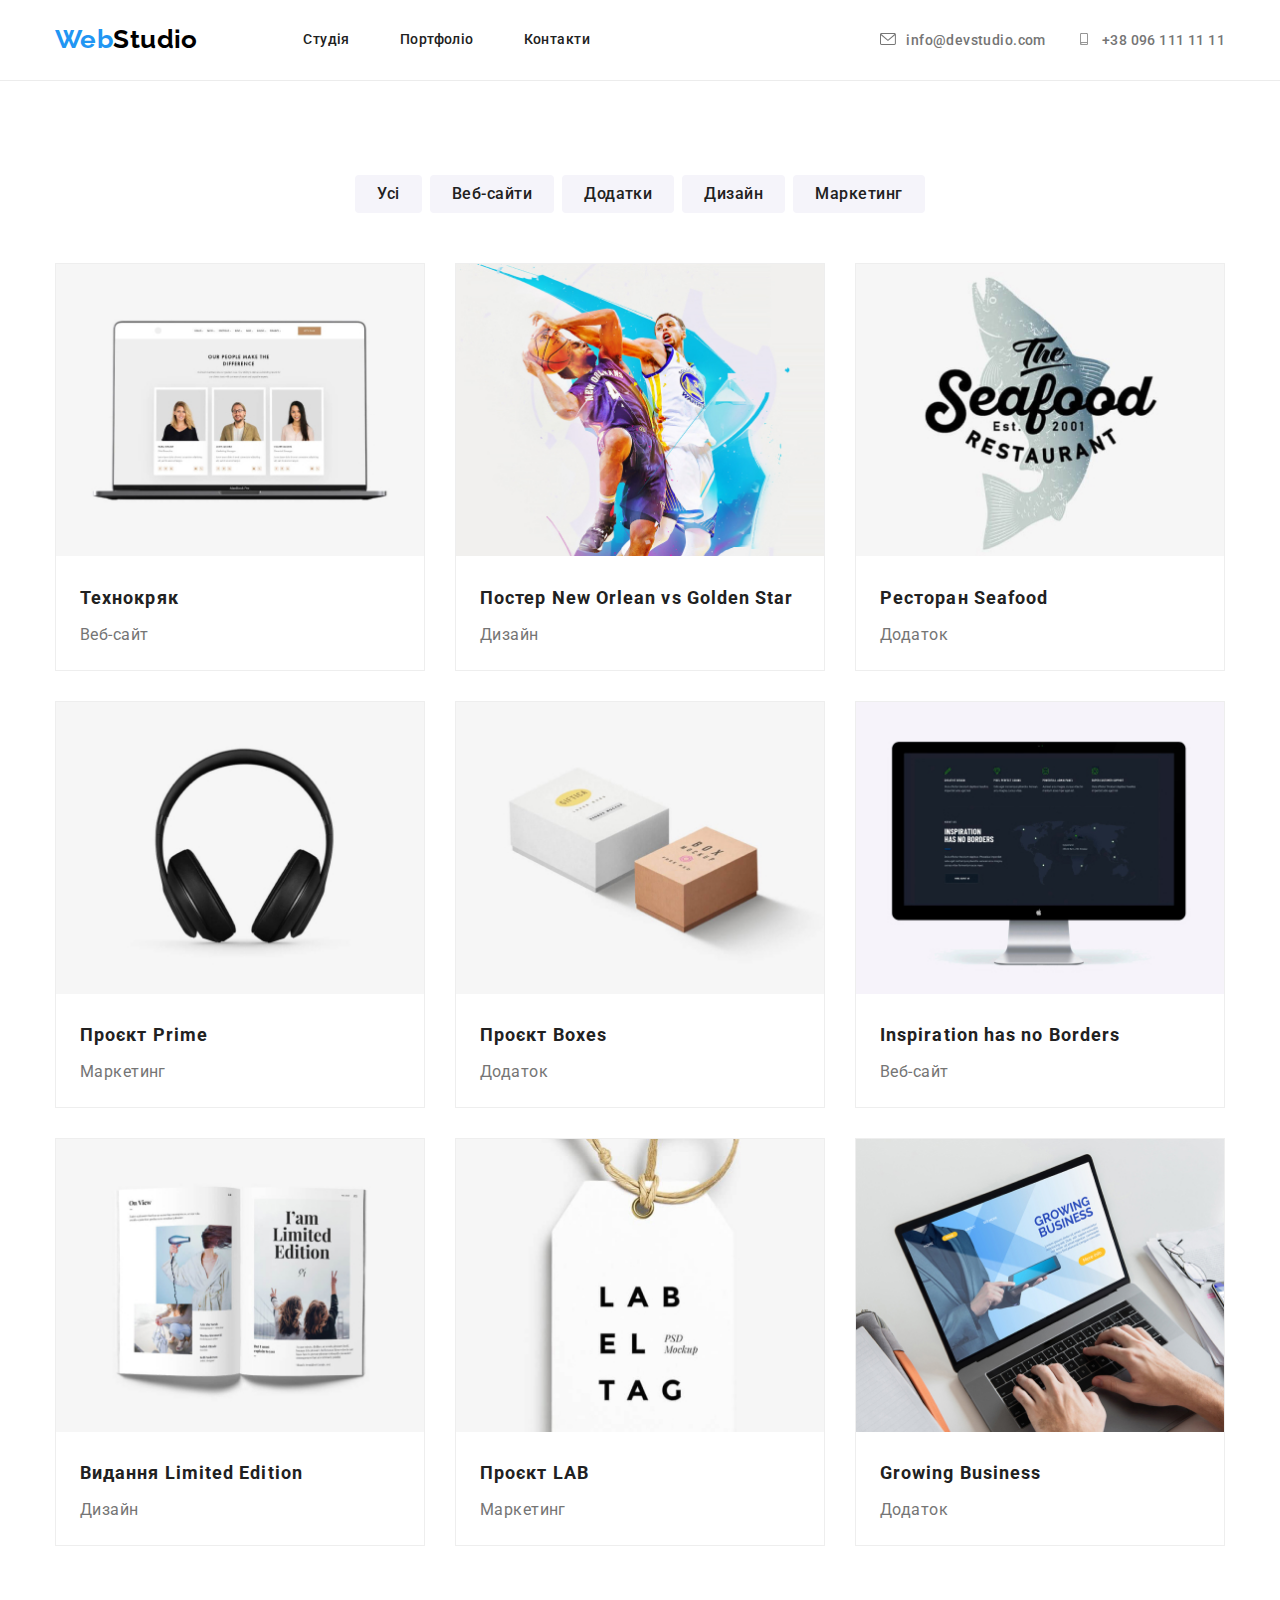
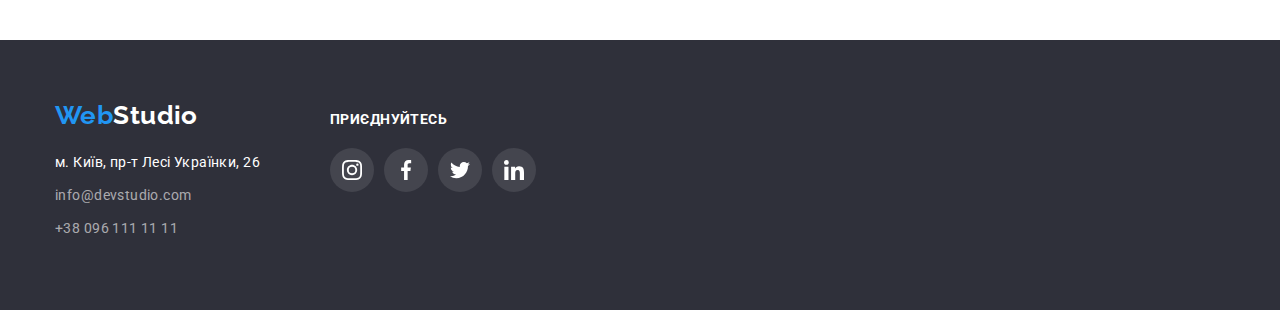
==== portfolio.html @ ed279f94 "create repo" ====
<!DOCTYPE html>
<html lang="uk">

<head>
    <meta charset="UTF-8" />
    <meta http-equiv="X-UA-Compatible" content="IE=edge" />
    <meta name="viewport" content="width=device-width, initial-scale=1.0" />
    <title>Portfolio</title>

    <link rel="preconnect" href="https://fonts.googleapis.com" />
    <link rel="preconnect" href="https://fonts.gstatic.com" crossorigin />
    <link href="https://fonts.googleapis.com/css2?family=Raleway:wght@700&family=Roboto:wght@400;500;700&display=swap"
        rel="stylesheet" />

    <link rel="stylesheet" href="node_modules/modern-normalize/modern-normalize.css" />
    <link rel="stylesheet" href="./css/styles.css" />
</head>

<body class="portfolio">
    <header>
        <div class="container">
            <div class="header-container">
                <div class="navigation">
                    <a href="./index.html" class="logo">Web<span>Studio</span></a>
                    <nav>
                        <ul class="menu-items">
                            <li class="item"><a href=./index.html class="item-link">Студія</a></li>
                            <li class="item"><a href=./portfolio.html class="item-link">Портфоліо</a></li>
                            <li class="item"><a href="#contacts" class="item-link">Контакти</a></li>
                        </ul>
                    </nav>
                </div>
                <ul class="menu-contacts-list">
                    <li class="menu-contacts-item">
                        <a href="mailto:info@devstudio.com">
                            <svg class="menu-contacts-icon" width="16" height="12">
                                <use href="./images/icons.svg#icon-envelope">
                                </use>
                            </svg>info@devstudio.com
                        </a>
                    </li>
                    <li class="menu-contacts-item">
                        <a href="tel:+380961111111">
                            <svg class="menu-contacts-icon" width="16" height="12">
                                <use href="./images/icons.svg#icon-smartphone">
                                </use>
                            </svg>+38 096 111 11 11
                        </a>
                    </li>
                </ul>
            </div>
        </div>
    </header>

    <main>
        <section class="section">
            <div class="container">
                <ul class="filters-list">
                    <li class="filter">
                        <button class="filter-btn" type="button">Усі</button>
                    </li>
                    <li class="filter">
                        <button class="filter-btn" type="button">Веб-сайти</button>
                    </li>
                    <li class="filter">
                        <button class="filter-btn" type="button">Додатки</button>
                    </li>
                    <li class="filter">
                        <button class="filter-btn" type="button">Дизайн</button>
                    </li>
                    <li class="filter">
                        <button class="filter-btn" type="button">Маркетинг</button>
                    </li>
                </ul>
                <ul class="projects">
                    <li class="project-card">
                        <img src="./images/project1.jpg" alt="зображення з сторінкою веб-сайту"
                            class="project-card-img" />
                        <div class="project-description">
                            <h3 class="project-card-name">Технокряк</h3>
                            <p class="project-card-filter">Веб-сайт</p>
                        </div>
                    </li>
                    <li class="project-card">
                        <img src="./images/project2.jpg" alt="зображення з грою в баскетбол" class="project-card-img" />
                        <div class="project-description">
                            <h3 class="project-card-name">Постер New Orlean vs Golden Star</h3>
                            <p class="project-card-filter">Дизайн</p>
                        </div>
                    </li>
                    <li class="project-card">
                        <img src="./images/project3.jpg" alt="зображення з логотипом ресторану"
                            class="project-card-img" />
                        <div class="project-description">
                            <h3 class="project-card-name">Ресторан Seafood</h3>
                            <p class="project-card-filter">Додаток</p>
                        </div>
                    </li>
                    <li class="project-card">
                        <img src="./images/project4.jpg" alt="зображення навушників" class="project-card-img" />
                        <div class="project-description">
                            <h3 class="project-card-name">Проєкт Prime</h3>
                            <p class="project-card-filter">Маркетинг</p>
                        </div>
                    </li>
                    <li class="project-card">
                        <img src="./images/project5.jpg" alt="зображення з коробками" class="project-card-img" />
                        <div class="project-description">
                            <h3 class="project-card-name">Проєкт Boxes</h3>
                            <p class="project-card-filter">Додаток</p>
                        </div>
                    </li>
                    <li class="project-card">
                        <img src="./images/project6.jpg" alt="зображення з сторінкою веб-сайту"
                            class="project-card-img" />
                        <div class="project-description">
                            <h3 class="project-card-name">Inspiration has no Borders</h3>
                            <p class="project-card-filter">Веб-сайт</p>
                        </div>
                    </li>
                    <li class="project-card">
                        <img src="./images/project7.jpg" alt="зображення журналу" class="project-card-img" />
                        <div class="project-description">
                            <h3 class="project-card-name">Видання Limited Edition</h3>
                            <p class="project-card-filter">Дизайн</p>
                        </div>
                    </li>
                    <li class="project-card">
                        <img src="./images/project8.jpg" alt="зображення з рекламою дизайн проєкту"
                            class="project-card-img" />
                        <div class="project-description">
                            <h3 class="project-card-name">Проєкт LAB</h3>
                            <p class="project-card-filter">Маркетинг</p>
                        </div>
                    </li>
                    <li class="project-card">
                        <img src="./images/project9.jpg" alt="зображення ноутбуку з процессом розробки"
                            class="project-card-img" />
                        <div class="project-description">
                            <h3 class="project-card-name">Growing Business</h3>
                            <p class="project-card-filter">Додаток</p>
                        </div>
                    </li>
                </ul>
            </div>
        </section>
    </main>

    <footer id="contacts">
        <div class="container">
            <div class="footer-columns">
                <div class="footer-address">
                    <a href="./index.html" class="logo">Web<span>Studio</span></a>
                    <address>
                        <ul class="address-list">
                            <li class="location">м. Київ, пр-т Лесі Українки, 26</li>
                            <li class="cont">info@devstudio.com</li>
                            <li class="cont">+38 096 111 11 11</li>
                        </ul>
                    </address>
                </div>
                <div class="footer-social">
                    <h3 class="social-title">приєднуйтесь</h3>
                    <ul class="social-list">
                        <li class="social-item"><a href="" class="social-link">
                                <svg class="social-icon" width="20" height="20">
                                    <use href="./images/icons.svg#icon-instagram">
                                    </use>
                                </svg></a>
                        </li>
                        <li class="social-item"><a href="" class="social-link">
                                <svg class="social-icon" width="20" height="20">
                                    <use href="./images/icons.svg#icon-facebook">
                                    </use>
                                </svg></a>
                        </li>
                        <li class="social-item"><a href="" class="social-link">
                                <svg class="social-icon" width="20" height="20">
                                    <use href="./images/icons.svg#icon-twitter">
                                    </use>
                                </svg></a>
                        </li>
                        <li class="social-item"><a href="" class="social-link">
                                <svg class="social-icon" width="20" height="20">
                                    <use href="./images/icons.svg#icon-linkedin">
                                    </use>
                                </svg></a>
                        </li>
                    </ul>
                </div>
            </div>
        </div>
    </footer>
</body>

</html>
---- css/styles.css ----
* {
    box-sizing: border-box;
    margin: 0;
    padding: 0;
}



:root {
    --accent-color: #2196F3;
    --primary-color: #212121;
    --white-color: #fff;
    --secondary-color: #757575;
    --secondary-font: 'Raleway', normal;

}

ul {
    list-style-type: none;

}

a {
    text-decoration: none;
}

address {
    font-style: normal;
}

body {
    font-family: 'Roboto', sans-serif;
    font-size: 14px;
    letter-spacing: 0.03em;
}

header {
    background: var(--white-color);
    border-bottom: 1px solid #ECECEC;
    padding-top: 24px;
    padding-bottom: 25px;
}

header .logo, footer .logo {
    color: var(--accent-color);
    font-weight: 700;
    font-size: 26px;
    line-height: 31px;
    font-family: var(--secondary-font);
}

header .logo span {
    color: #000;
}


.navigation {
    display: flex;
    align-items: center;
    justify-content: space-between;
    width: 50%;
}

.container {
    max-width: 1200px;
    padding: 0px 15px;
    margin: 0 auto;
}

.section {
    padding: 94px 0;
}

.menu-items {
    display: flex;
    align-items: center;
    justify-content: space-between;

}

.menu-contacts-list {
    display: flex;
    align-items: center;
    justify-content: flex-end;
    font-weight: 500;
    line-height: 16px;
    color: var(--secondary-color);
    width: 50%;
}

.item-link {
    margin-right: 50px;
}

.item-link {
    color: var(--primary-color);
    font-weight: 500;
    line-height: 1.14;
}


.item-link:hover,
.item-link:focus,
.item-link:active {
    color: var(--accent-color);
    
}

.item-link.current {
    color: var(--accent-color);
}

.menu-contacts-item {
    color: var(--secondary-color);
    margin-right: 30px;
}

.menu-contacts-item  a {
    color: var(--secondary-color);
}

.menu-contacts-item:hover a,
/* .menu-contacts-item:target a, */
.menu-contacts-item:focus-within a {
    color: var(--accent-color);
}

.menu-contacts-item:hover a .menu-contacts-icon {
    fill: var(--accent-color);
}
.menu-contacts-item:focus-within a .menu-contacts-icon {
    fill: var(--accent-color);
    
}

.menu-contacts-item:last-of-type {
    margin-right: 0;
}

.menu-contacts-icon {
    margin-right: 10px;
    fill: var(--secondary-color);
}

.order {
    padding: 200px 0;
}

.overlay {
    background: linear-gradient(to right,
            rgba(47, 48, 58, 40%),
            rgba(47, 48, 58, 40%)),
        url(../images/orderoverlay.jpg) no-repeat center/cover;
}

.webstudio-title {
    color: var(--white-color);
    text-transform: uppercase;
    font-weight: 900;
    font-size: 44px;
    line-height: 1.36;
    letter-spacing: 0.06em;
}

.order-btn {
    font-family: 'Roboto';
    font-style: normal;
    background-color: var(--accent-color);
    border: none;
    box-shadow: 0px 4px 4px rgba(0, 0, 0, 0.15);
    border-radius: 4px;
    font-weight: 700;
    font-size: 16px;
    line-height: 1.88;
    letter-spacing: 0.06em;
    color: var(--white-color);
    margin-top: 30px;
    padding: 10px 32px 10px 32px;
}

.order-btn:hover {
    color: var(--white-color);
    background-color: #188ce8;
    box-shadow: 0px 4px 4px rgba(0, 0, 0, 0.15);
    border-radius: 4px;
}
.order-btn:focus {
    color: var(--white-color);
    background-color: #188ce8;
    box-shadow: 0px 4px 4px rgba(0, 0, 0, 0.15);
    border-radius: 4px;
    
}

.features {
    padding-bottom: 0;
}

.features-list {
    display: flex;
}

.features-list-item {
    margin-right: 30px;
}

.features-list-item:last-of-type {
    margin-right: 0
}

.features-list-title {
    font-size: 14px;
    color: var(--primary-color);
    font-weight: 700;
    line-height: 1.14;
    text-transform: uppercase;
    width: 270px;
    display: flex;
    margin-bottom: 10px;
    margin-top: 30px;
}

.features-list-descr {
    line-height: 1.71;
    color: var(--secondary-color);
    width: 270px;
}

.about {
    display: flex;
    flex-direction: column;
    align-items: center;
}

.studio-title {
    font-weight: 700;
    font-size: 36px;
    line-height: 1.17;
    display: flex;
    align-items: center;

}

.studio-imgs {
    margin-top: 50px;
    display: flex;
    align-items: center;
    justify-content: space-between;
    width: 1170px;
}

.team {
    background: #F5F4FA;
}

.team, .order {
    text-align: center;
}

.team-container {
    display: flex;
    justify-content: space-between;
    align-items: center;
    margin-top: 50px;
}

.team-card {
    background: var(--white-color);
    box-shadow: 0px 1px 3px rgba(0, 0, 0, 0.12),
        0px 1px 1px rgba(0, 0, 0, 0.14),
        0px 2px 1px rgba(0, 0, 0, 0.2);
    border-radius: 0px 0px 4px 4px;
    border: transparent solid 1px;
    padding-bottom: 30px;
}

.team-title {
    font-weight: 700;
    font-size: 36px;
    line-height: 1.17;
}

.team-card-name {
    margin-top: 30px;
    margin-bottom: 10px;
    font-weight: 500;
    font-size: 16px;
    line-height: 1.19;
    color: var(--primary-color);
    text-align: center;
}

.team-card-position {
    font-size: 16px;
    line-height: 1.19;
    text-align: center;
    color: var(--secondary-color);
}

.social-list {
    display: flex;
    justify-content: center;
    gap: 10px;
    margin-top: 16px;
}

.social-link {
    width: 44px;
    height: 44px;
    display: flex;
    align-items: center;
    justify-content: center;
    background-color: var(--white-color);
    border-radius: 50%;
}

.social-icon {
    fill: #AFB1B8;
}

.social-link:hover {
    background-color: var(--accent-color);
}
.social-link:focus {
    background-color: var(--accent-color);
    
}

.social-link:hover .social-icon {
    fill: var(--white-color)
}
.social-link:focus .social-icon {
    fill: var(--white-color);
    
}


footer .social-list {
    display: flex;
    gap: 10px;
    margin-top: 16px;
}

footer .social-link {
    width: 44px;
    height: 44px;
    display: flex;
    align-items: center;
    background-color: rgba(255, 255, 255, 0.1);
    border-radius: 50%;
}

footer .social-icon {
    fill: var(--white-color);
    
}

footer {
    background-color: #2F303A;
    padding: 60px 0;
}

.footer-columns {
    display: flex;
    align-items: baseline;
    margin: 0;
    padding: 0;
    
}

.social-title {
    font-size: 14px;
    color: var(--white-color);
    font-weight: 700;
    line-height: 1.14;
    text-transform: uppercase;
    display: flex;
    align-items: center;
    margin-bottom: 20px;
}

.footer-social {
    margin-left: 70px;
    width: 206px;
    
}


footer .logo {
    margin-bottom: 20px;
    display: block;
}

footer .logo span {
    color: var(--white-color);
}

.footer-address {
    display: block;
}



.address-list li {
    margin-bottom: 9px;
}

.location {
    line-height: 1.71;
    color: var(--white-color);
}




.cont {
    color: rgba(255, 255, 255, 0.6);
    line-height: 1.71;
}


.filters-list {
    display: flex;
    justify-content: center;
    margin-bottom: 50px;
}

.filter-btn {
    font-family: 'Roboto';
    font-style: normal;
    border: none;
    background-color: #F5F4FA;
    color: var(--primary-color);
    border-radius: 4px;
    font-weight: 500;
    font-size: 16px;
    line-height: 1.63;
    letter-spacing: 0.03em;
    padding: 6px 22px;

}

.filter {
    margin-right: 8px;
}

.filter:last-of-type {
    margin-right: 0;
}

.filter-btn:hover {
    cursor: pointer;
    background-color: var(--accent-color);
    color: var(--white-color);
    box-shadow: 0px 3px 1px rgba(0, 0, 0, 0.1), 
                0px 1px 2px rgba(0, 0, 0, 0.08), 
                0px 2px 2px rgba(0, 0, 0, 0.12);
}
.filter-btn:focus {
    cursor: pointer;
    background-color: var(--accent-color);
    color: var(--white-color);
    box-shadow: 0px 3px 1px rgba(0, 0, 0, 0.1), 
                0px 1px 2px rgba(0, 0, 0, 0.08), 
                0px 2px 2px rgba(0, 0, 0, 0.12);
    
}

.projects {
    display: flex;
    flex-wrap: wrap;
    gap: 30px;
}

.project-card {
    width: 370px;
    background: #FFFFFF;
    border: 1px solid #EEEEEE;
}

.project-card:hover {
    box-shadow: 0px 1px 1px rgba(0, 0, 0, 0.12), 
                0px 4px 4px rgba(0, 0, 0, 0.06), 
                1px 4px 6px rgba(0, 0, 0, 0.16);
}
.project-card:focus {
    box-shadow: 0px 1px 1px rgba(0, 0, 0, 0.12), 
                0px 4px 4px rgba(0, 0, 0, 0.06), 
                1px 4px 6px rgba(0, 0, 0, 0.16);
    
}

.project-card img {
    width: 100%;
}

.project-description {
    padding: 20px 24px;
}

.project-card-name {
    font-weight: 700;
    font-size: 18px;
    line-height: 2;
    letter-spacing: 0.06em;
    color: var(--primary-color);
    margin-bottom: 4px;
}

.project-card-filter {
    font-size: 16px;
    line-height: 1.88;
    letter-spacing: 0, 03em;
    color: var(--secondary-color);

}

.header-container {
    display: flex;
    align-items: center;
}

.clients-title {
    font-weight: 700;
    font-size: 36px;
    line-height: 1.17;
    text-align: center;
}

.clients-list {
    display: flex;
    gap: 30px;
    margin-top: 50px;
}

.clients-item {
    width: calc((100-60px) / 3);
}

.clients-link {
    width: 170px;
    height: 92px;
    display: flex;
    align-items: center;
    justify-content: center;
    border: 1px solid #AFB1B8;
    border-radius: 4px;
}

.clients-icon {
    fill: #AFB1B8;
}

.clients-link:hover {
    background-color: var(--white-color);
    border: 1px solid var(--accent-color);
    border-radius: 4px;
}
.clients-link:focus {
    background-color: var(--white-color);
    border: 1px solid var(--accent-color);
    border-radius: 4px;
    
}


.clients-link:focus .clients-icon {
    fill: var(--accent-color);
    
}

.clients-link:hover .clients-icon {
    fill: var(--accent-color);
}

.features-list-icon {
    width: 270px;
    height: 120px;
    display: flex;
    align-items: center;
    justify-content: center;
    border-radius: 4px;
    background-color: #F5F4FA;
}
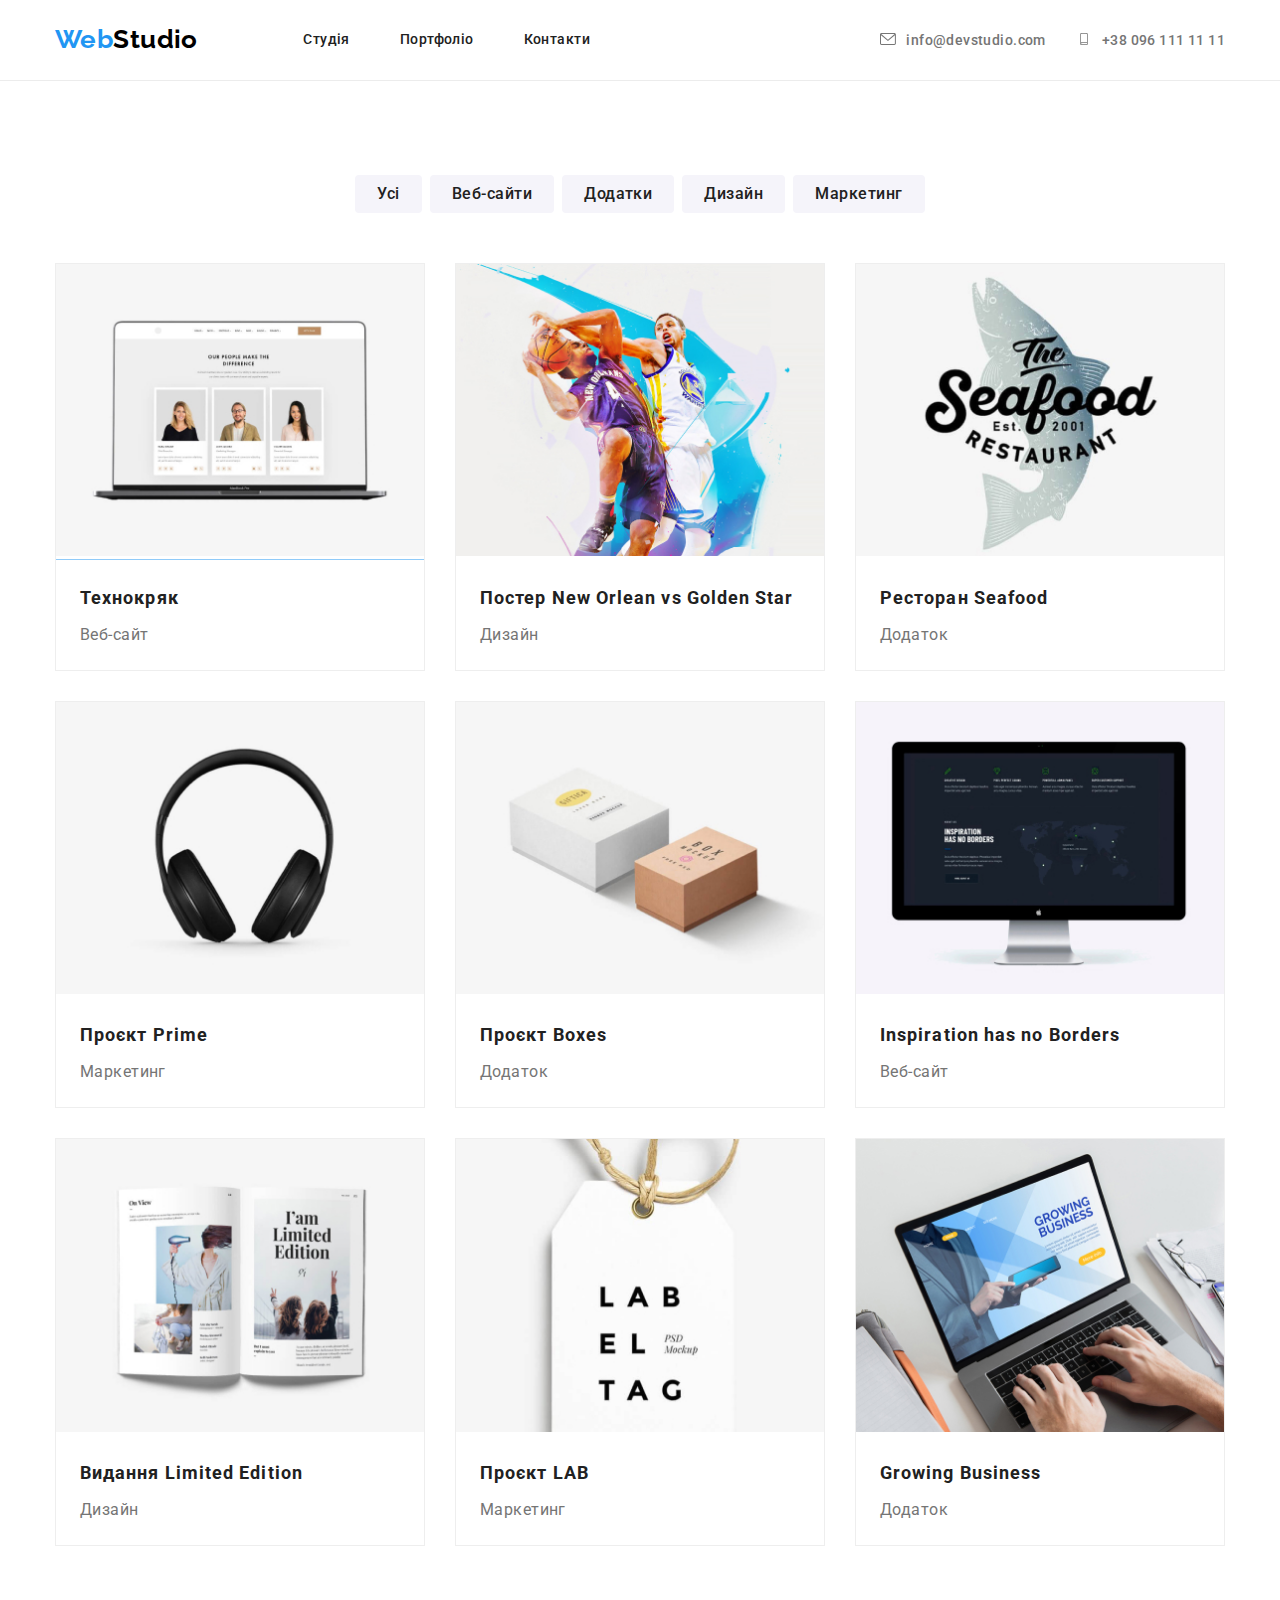
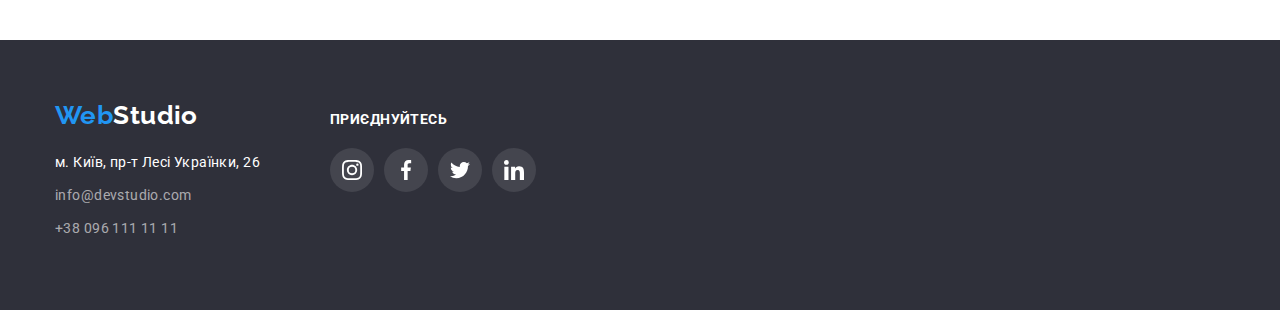
==== commit acac777a: "add modal" ====
--- a/portfolio.html
+++ b/portfolio.html
@@ -74,8 +74,15 @@
                 </ul>
                 <ul class="projects">
                     <li class="project-card">
-                        <img src="./images/project1.jpg" alt="зображення з сторінкою веб-сайту"
-                            class="project-card-img" />
+                        <div class="card-overlay">
+                            <img src="./images/project1.jpg" alt="зображення з сторінкою веб-сайту"
+                                class="project-card-img" />
+                            <div class="project-overlay">
+                                <p class="project-overlay-description">Ресурс пропонує комплексні пропозиції з різним
+                                    рівнем функціоналу та сервісів. Все це дозволить відвідувачу отримати вичерпні
+                                    відомості про компанію чи приватну особу.</p>
+                            </div>
+                        </div>
                         <div class="project-description">
                             <h3 class="project-card-name">Технокряк</h3>
                             <p class="project-card-filter">Веб-сайт</p>
--- a/css/styles.css
+++ b/css/styles.css
@@ -476,12 +476,43 @@
     width: 370px;
     background: #FFFFFF;
     border: 1px solid #EEEEEE;
+    transition: box-shadow 250ms cubic-bezier(0.4, 0, 0.2, 1);
+    
+}
+
+.card-overlay {
+    position: relative;
+    overflow: hidden;
+}
+
+.project-overlay {
+    position: absolute;
+    display: inline-block;
+    content: '';
+    width: 100%;
+    height: 100%;
+    top: 0;
+    left: 0;
+    background-color: var(--accent-color);
+    transform: translateY(100%);
+    transition: transform 250ms cubic-bezier(0.4, 0, 0.2, 1);
+}
+
+.project-overlay-description {
+    position: absolute;
+    top: 0;
+    left: 0;
+    padding: 63px 24px;
+    font-size: 18px;
+    line-height: 1.56;
+    color: var(--white-color);
 }
 
 .project-card:hover {
     box-shadow: 0px 1px 1px rgba(0, 0, 0, 0.12), 
                 0px 4px 4px rgba(0, 0, 0, 0.06), 
                 1px 4px 6px rgba(0, 0, 0, 0.16);
+                
 }
 .project-card:focus {
     box-shadow: 0px 1px 1px rgba(0, 0, 0, 0.12), 
@@ -582,3 +613,55 @@
     border-radius: 4px;
     background-color: #F5F4FA;
 }
+
+.backdrop {
+    position: fixed;
+    display: flex;
+    align-items: center;
+    justify-content: center;
+    width: 100vw;
+    height: 100vh;
+    background-color: rgba(0, 0, 0, 0.2);
+    top: 0;
+    transition: opacity 250ms cubic-bezier(0.4, 0, 0.2, 1), 
+                visibility 250ms cubic-bezier(0.4, 0, 0.2, 1);
+}
+  
+.backdrop.is-hidden {
+    opacity: 0;
+    visibility: hidden;
+    pointer-events: none;
+}
+  
+.backdrop.is-hidden .modal {
+    transform: scale(2);
+}
+  
+.modal {
+    width: 528px;
+    min-height: 581px;
+    border-radius: 4px;
+    background-color: var(--white-color);
+    position: relative;
+    transform: scale(1);
+    transition: transform 250ms cubic-bezier(0.4, 0, 0.2, 1);
+} 
+
+.close-btn {
+    position: absolute;
+    display: flex;
+    align-items: center;
+    justify-content: center;
+    right: 8px;
+    top: 8px;
+    background-color: transparent;
+    border-radius: 50%;
+    width: 30px;
+    height: 30px;
+    border: 1px solid #000000;
+}
+
+.close-btn:hover {
+    fill: rgb(255, 0, 0);
+}
+
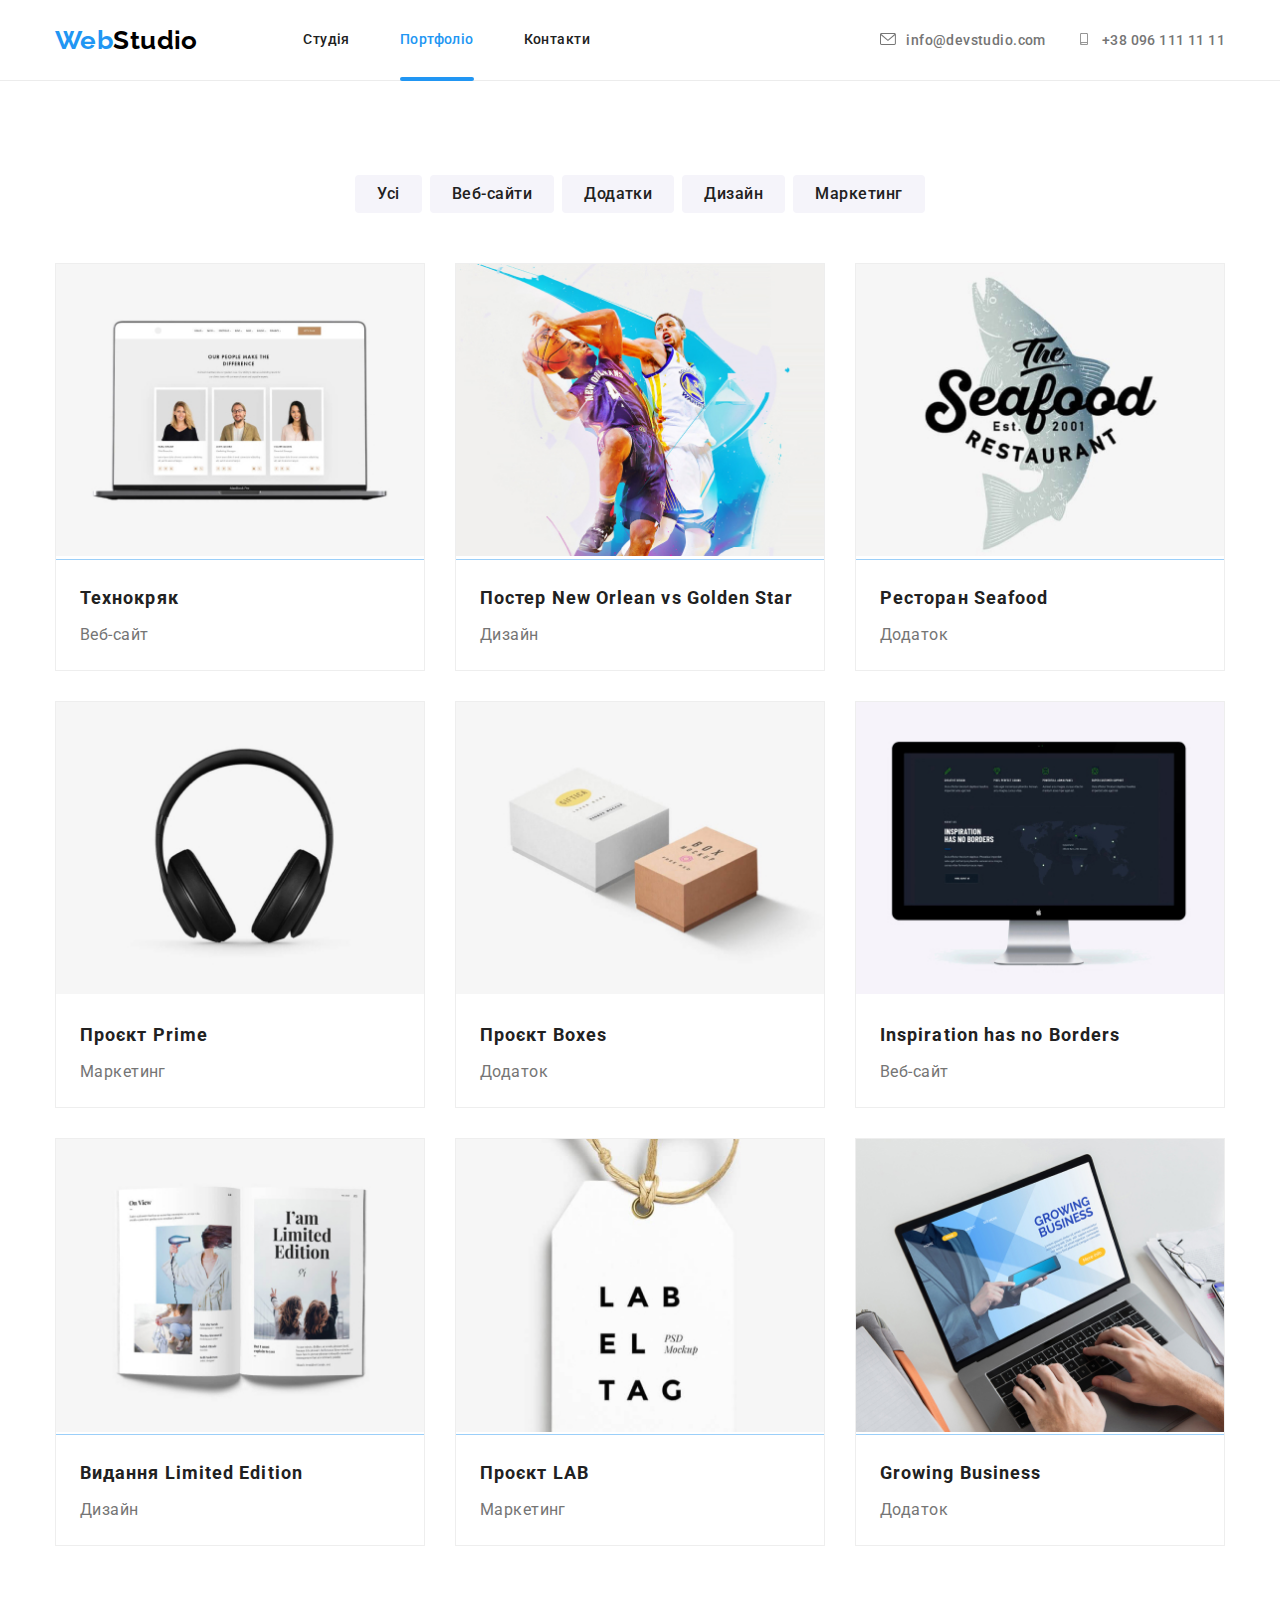
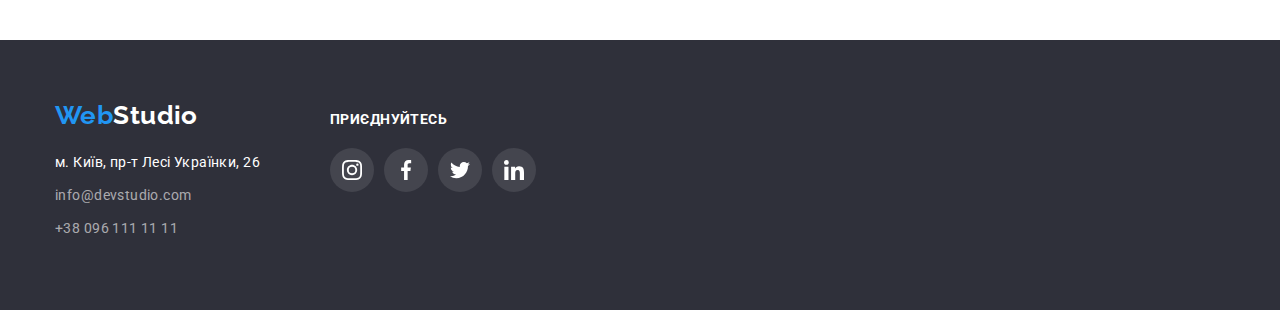
==== commit 4c3fcca3: "finish hw5" ====
--- a/portfolio.html
+++ b/portfolio.html
@@ -24,9 +24,9 @@
                     <a href="./index.html" class="logo">Web<span>Studio</span></a>
                     <nav>
                         <ul class="menu-items">
-                            <li class="item"><a href=./index.html class="item-link">Студія</a></li>
-                            <li class="item"><a href=./portfolio.html class="item-link">Портфоліо</a></li>
-                            <li class="item"><a href="#contacts" class="item-link">Контакти</a></li>
+                            <li class="item"><a href=./index.html>Студія</a></li>
+                            <li class="item"><a href=./portfolio.html class="current">Портфоліо</a></li>
+                            <li class="item"><a href=./index.html#team>Контакти</a></li>
                         </ul>
                     </nav>
                 </div>
@@ -89,60 +89,125 @@
                         </div>
                     </li>
                     <li class="project-card">
-                        <img src="./images/project2.jpg" alt="зображення з грою в баскетбол" class="project-card-img" />
+                        <div class="card-overlay">
+                            <img src="./images/project2.jpg" alt="зображення з грою в баскетбол"
+                                class="project-card-img" />
+                            <div class="project-overlay">
+                                <p class="project-overlay-description">Ресурс пропонує комплексні пропозиції з різним
+                                    рівнем функціоналу та сервісів. Все це дозволить відвідувачу отримати вичерпні
+                                    відомості про компанію чи приватну особу.</p>
+                            </div>
+                        </div>
+
                         <div class="project-description">
                             <h3 class="project-card-name">Постер New Orlean vs Golden Star</h3>
                             <p class="project-card-filter">Дизайн</p>
                         </div>
                     </li>
                     <li class="project-card">
-                        <img src="./images/project3.jpg" alt="зображення з логотипом ресторану"
-                            class="project-card-img" />
+                        <div class="card-overlay">
+                            <img src="./images/project3.jpg" alt="зображення з логотипом ресторану"
+                                class="project-card-img" />
+                            <div class="project-overlay">
+                                <p class="project-overlay-description">Ресурс пропонує комплексні пропозиції з різним
+                                    рівнем функціоналу та сервісів. Все це дозволить відвідувачу отримати вичерпні
+                                    відомості про компанію чи приватну особу.</p>
+                            </div>
+                        </div>
+
                         <div class="project-description">
                             <h3 class="project-card-name">Ресторан Seafood</h3>
                             <p class="project-card-filter">Додаток</p>
                         </div>
                     </li>
                     <li class="project-card">
-                        <img src="./images/project4.jpg" alt="зображення навушників" class="project-card-img" />
+                        <div class="card-overlay">
+                            <img src="./images/project4.jpg" alt="зображення навушників" class="project-card-img" />
+                            <div class="project-overlay">
+                                <p class="project-overlay-description">Ресурс пропонує комплексні пропозиції з різним
+                                    рівнем функціоналу та сервісів. Все це дозволить відвідувачу отримати вичерпні
+                                    відомості про компанію чи приватну особу.</p>
+                            </div>
+                        </div>
+
                         <div class="project-description">
                             <h3 class="project-card-name">Проєкт Prime</h3>
                             <p class="project-card-filter">Маркетинг</p>
                         </div>
                     </li>
                     <li class="project-card">
-                        <img src="./images/project5.jpg" alt="зображення з коробками" class="project-card-img" />
+                        <div class="card-overlay">
+                            <img src="./images/project5.jpg" alt="зображення з коробками" class="project-card-img" />
+                            <div class="project-overlay">
+                                <p class="project-overlay-description">Ресурс пропонує комплексні пропозиції з різним
+                                    рівнем функціоналу та сервісів. Все це дозволить відвідувачу отримати вичерпні
+                                    відомості про компанію чи приватну особу.</p>
+                            </div>
+                        </div>
+
                         <div class="project-description">
                             <h3 class="project-card-name">Проєкт Boxes</h3>
                             <p class="project-card-filter">Додаток</p>
                         </div>
                     </li>
                     <li class="project-card">
-                        <img src="./images/project6.jpg" alt="зображення з сторінкою веб-сайту"
-                            class="project-card-img" />
+                        <div class="card-overlay">
+                            <img src="./images/project6.jpg" alt="зображення з сторінкою веб-сайту"
+                                class="project-card-img" />
+                            <div class="project-overlay">
+                                <p class="project-overlay-description">Ресурс пропонує комплексні пропозиції з різним
+                                    рівнем функціоналу та сервісів. Все це дозволить відвідувачу отримати вичерпні
+                                    відомості про компанію чи приватну особу.</p>
+                            </div>
+                        </div>
+
                         <div class="project-description">
                             <h3 class="project-card-name">Inspiration has no Borders</h3>
                             <p class="project-card-filter">Веб-сайт</p>
                         </div>
                     </li>
                     <li class="project-card">
-                        <img src="./images/project7.jpg" alt="зображення журналу" class="project-card-img" />
+                        <div class="card-overlay">
+                            <img src="./images/project7.jpg" alt="зображення журналу" class="project-card-img" />
+                            <div class="project-overlay">
+                                <p class="project-overlay-description">Ресурс пропонує комплексні пропозиції з різним
+                                    рівнем функціоналу та сервісів. Все це дозволить відвідувачу отримати вичерпні
+                                    відомості про компанію чи приватну особу.</p>
+                            </div>
+                        </div>
+
                         <div class="project-description">
                             <h3 class="project-card-name">Видання Limited Edition</h3>
                             <p class="project-card-filter">Дизайн</p>
                         </div>
                     </li>
                     <li class="project-card">
-                        <img src="./images/project8.jpg" alt="зображення з рекламою дизайн проєкту"
-                            class="project-card-img" />
+                        <div class="card-overlay">
+                            <img src="./images/project8.jpg" alt="зображення з рекламою дизайн проєкту"
+                                class="project-card-img" />
+                            <div class="project-overlay">
+                                <p class="project-overlay-description">Ресурс пропонує комплексні пропозиції з різним
+                                    рівнем функціоналу та сервісів. Все це дозволить відвідувачу отримати вичерпні
+                                    відомості про компанію чи приватну особу.</p>
+                            </div>
+                        </div>
+
                         <div class="project-description">
                             <h3 class="project-card-name">Проєкт LAB</h3>
                             <p class="project-card-filter">Маркетинг</p>
                         </div>
                     </li>
                     <li class="project-card">
-                        <img src="./images/project9.jpg" alt="зображення ноутбуку з процессом розробки"
-                            class="project-card-img" />
+                        <div class="card-overlay">
+                            <img src="./images/project9.jpg" alt="зображення ноутбуку з процессом розробки"
+                                class="project-card-img" />
+                            <div class="project-overlay">
+                                <p class="project-overlay-description">Ресурс пропонує комплексні пропозиції з різним
+                                    рівнем функціоналу та сервісів. Все це дозволить відвідувачу отримати вичерпні
+                                    відомості про компанію чи приватну особу.</p>
+                            </div>
+                        </div>
+
                         <div class="project-description">
                             <h3 class="project-card-name">Growing Business</h3>
                             <p class="project-card-filter">Додаток</p>
--- a/css/styles.css
+++ b/css/styles.css
@@ -3,8 +3,6 @@
     margin: 0;
     padding: 0;
 }
-
-
 
 :root {
     --accent-color: #2196F3;
@@ -12,12 +10,10 @@
     --white-color: #fff;
     --secondary-color: #757575;
     --secondary-font: 'Raleway', normal;
-
 }
 
 ul {
     list-style-type: none;
-
 }
 
 a {
@@ -37,11 +33,10 @@
 header {
     background: var(--white-color);
     border-bottom: 1px solid #ECECEC;
-    padding-top: 24px;
-    padding-bottom: 25px;
-}
-
-header .logo, footer .logo {
+}
+
+header .logo,
+footer .logo {
     color: var(--accent-color);
     font-weight: 700;
     font-size: 26px;
@@ -75,6 +70,7 @@
     display: flex;
     align-items: center;
     justify-content: space-between;
+    height: 80px;
 
 }
 
@@ -88,26 +84,50 @@
     width: 50%;
 }
 
-.item-link {
+
+.item {
     margin-right: 50px;
-}
-
-.item-link {
+    position: relative;
+    height: 100%;
+    display: flex;
+    align-items: center;
+    cursor: pointer;
+}
+
+.item a {
     color: var(--primary-color);
     font-weight: 500;
     line-height: 1.14;
-}
-
-
-.item-link:hover,
-.item-link:focus,
-.item-link:active {
+    transition: color 250ms cubic-bezier(0.4, 0, 0.2, 1);
+
+}
+
+.item:hover a,
+.item:active a,
+.item:focus-within a,
+.item a.current {
     color: var(--accent-color);
-    
-}
-
-.item-link.current {
-    color: var(--accent-color);
+}
+
+.item a::after {
+    width: 100%;
+    content: "";
+    position: absolute;
+    display: block;
+    height: 4px;
+    border-radius: 2px;
+    bottom: -1px;
+    background: var(--accent-color);
+    transform: scaleX(0);
+    transition: transform 300ms cubic-bezier(0.4, 0, 0.2, 1);
+}
+
+.item:hover a::after,
+.item:active a::after,
+.itema:focus-within a::after,
+.item a.current::after {
+    transform: scaleX(1);
+    transition: transform 300ms cubic-bezier(0.4, 0, 0.2, 1);
 }
 
 .menu-contacts-item {
@@ -115,8 +135,9 @@
     margin-right: 30px;
 }
 
-.menu-contacts-item  a {
+.menu-contacts-item a {
     color: var(--secondary-color);
+    transition: color 250ms cubic-bezier(0.4, 0, 0.2, 1);
 }
 
 .menu-contacts-item:hover a,
@@ -128,9 +149,10 @@
 .menu-contacts-item:hover a .menu-contacts-icon {
     fill: var(--accent-color);
 }
+
 .menu-contacts-item:focus-within a .menu-contacts-icon {
     fill: var(--accent-color);
-    
+
 }
 
 .menu-contacts-item:last-of-type {
@@ -176,6 +198,9 @@
     color: var(--white-color);
     margin-top: 30px;
     padding: 10px 32px 10px 32px;
+    cursor: pointer;
+    transition: background-color 250ms cubic-bezier(0.4, 0, 0.2, 1),
+        color 250ms cubic-bezier(0.4, 0, 0.2, 1);
 }
 
 .order-btn:hover {
@@ -184,12 +209,13 @@
     box-shadow: 0px 4px 4px rgba(0, 0, 0, 0.15);
     border-radius: 4px;
 }
+
 .order-btn:focus {
     color: var(--white-color);
     background-color: #188ce8;
     box-shadow: 0px 4px 4px rgba(0, 0, 0, 0.15);
     border-radius: 4px;
-    
+
 }
 
 .features {
@@ -249,11 +275,27 @@
     width: 1170px;
 }
 
+.studio-text {
+    width: 100%;
+    position: relative;
+    bottom: 74px;
+    left: 0;
+    padding: 27px 0px;
+    font-weight: 700;
+    font-size: 14px;
+    line-height: 1.14;
+    text-align: center;
+    text-transform: uppercase;
+    color: var(--white-color);
+    background-color: rgba(47, 48, 58, 0.8);
+}
+
 .team {
     background: #F5F4FA;
 }
 
-.team, .order {
+.team,
+.order {
     text-align: center;
 }
 
@@ -312,6 +354,8 @@
     justify-content: center;
     background-color: var(--white-color);
     border-radius: 50%;
+    transition: background-color 250ms cubic-bezier(0.4, 0, 0.2, 1),
+        color 250ms cubic-bezier(0.4, 0, 0.2, 1);
 }
 
 .social-icon {
@@ -321,17 +365,19 @@
 .social-link:hover {
     background-color: var(--accent-color);
 }
+
 .social-link:focus {
     background-color: var(--accent-color);
-    
+
 }
 
 .social-link:hover .social-icon {
     fill: var(--white-color)
 }
+
 .social-link:focus .social-icon {
     fill: var(--white-color);
-    
+
 }
 
 
@@ -352,7 +398,7 @@
 
 footer .social-icon {
     fill: var(--white-color);
-    
+
 }
 
 footer {
@@ -365,7 +411,7 @@
     align-items: baseline;
     margin: 0;
     padding: 0;
-    
+
 }
 
 .social-title {
@@ -382,7 +428,7 @@
 .footer-social {
     margin-left: 70px;
     width: 206px;
-    
+
 }
 
 
@@ -437,6 +483,9 @@
     line-height: 1.63;
     letter-spacing: 0.03em;
     padding: 6px 22px;
+    transition: background-color 250ms cubic-bezier(0.4, 0, 0.2, 1),
+        color 250ms cubic-bezier(0.4, 0, 0.2, 1),
+        box-shadow 250ms cubic-bezier(0.4, 0, 0.2, 1);
 
 }
 
@@ -452,18 +501,19 @@
     cursor: pointer;
     background-color: var(--accent-color);
     color: var(--white-color);
-    box-shadow: 0px 3px 1px rgba(0, 0, 0, 0.1), 
-                0px 1px 2px rgba(0, 0, 0, 0.08), 
-                0px 2px 2px rgba(0, 0, 0, 0.12);
-}
+    box-shadow: 0px 3px 1px rgba(0, 0, 0, 0.1),
+        0px 1px 2px rgba(0, 0, 0, 0.08),
+        0px 2px 2px rgba(0, 0, 0, 0.12);
+}
+
 .filter-btn:focus {
     cursor: pointer;
     background-color: var(--accent-color);
     color: var(--white-color);
-    box-shadow: 0px 3px 1px rgba(0, 0, 0, 0.1), 
-                0px 1px 2px rgba(0, 0, 0, 0.08), 
-                0px 2px 2px rgba(0, 0, 0, 0.12);
-    
+    box-shadow: 0px 3px 1px rgba(0, 0, 0, 0.1),
+        0px 1px 2px rgba(0, 0, 0, 0.08),
+        0px 2px 2px rgba(0, 0, 0, 0.12);
+
 }
 
 .projects {
@@ -477,7 +527,7 @@
     background: #FFFFFF;
     border: 1px solid #EEEEEE;
     transition: box-shadow 250ms cubic-bezier(0.4, 0, 0.2, 1);
-    
+
 }
 
 .card-overlay {
@@ -493,9 +543,13 @@
     height: 100%;
     top: 0;
     left: 0;
-    background-color: var(--accent-color);
+    background-color: rgba(33, 150, 243, 0.9);
     transform: translateY(100%);
     transition: transform 250ms cubic-bezier(0.4, 0, 0.2, 1);
+}
+
+.project-card:hover .project-overlay {
+    transform: translateY(0);
 }
 
 .project-overlay-description {
@@ -509,17 +563,20 @@
 }
 
 .project-card:hover {
-    box-shadow: 0px 1px 1px rgba(0, 0, 0, 0.12), 
-                0px 4px 4px rgba(0, 0, 0, 0.06), 
-                1px 4px 6px rgba(0, 0, 0, 0.16);
-                
-}
+    box-shadow: 0px 1px 1px rgba(0, 0, 0, 0.12),
+        0px 4px 4px rgba(0, 0, 0, 0.06),
+        1px 4px 6px rgba(0, 0, 0, 0.16);
+
+}
+
 .project-card:focus {
-    box-shadow: 0px 1px 1px rgba(0, 0, 0, 0.12), 
-                0px 4px 4px rgba(0, 0, 0, 0.06), 
-                1px 4px 6px rgba(0, 0, 0, 0.16);
-    
-}
+    box-shadow: 0px 1px 1px rgba(0, 0, 0, 0.12),
+        0px 4px 4px rgba(0, 0, 0, 0.06),
+        1px 4px 6px rgba(0, 0, 0, 0.16);
+
+}
+
+
 
 .project-card img {
     width: 100%;
@@ -576,6 +633,8 @@
     justify-content: center;
     border: 1px solid #AFB1B8;
     border-radius: 4px;
+    transition: border-color 250ms cubic-bezier(0.4, 0, 0.2, 1),
+        color 250ms cubic-bezier(0.4, 0, 0.2, 1);
 }
 
 .clients-icon {
@@ -587,17 +646,18 @@
     border: 1px solid var(--accent-color);
     border-radius: 4px;
 }
+
 .clients-link:focus {
     background-color: var(--white-color);
     border: 1px solid var(--accent-color);
     border-radius: 4px;
-    
+
 }
 
 
 .clients-link:focus .clients-icon {
     fill: var(--accent-color);
-    
+
 }
 
 .clients-link:hover .clients-icon {
@@ -623,20 +683,20 @@
     height: 100vh;
     background-color: rgba(0, 0, 0, 0.2);
     top: 0;
-    transition: opacity 250ms cubic-bezier(0.4, 0, 0.2, 1), 
-                visibility 250ms cubic-bezier(0.4, 0, 0.2, 1);
-}
-  
+    transition: opacity 250ms cubic-bezier(0.4, 0, 0.2, 1),
+        visibility 250ms cubic-bezier(0.4, 0, 0.2, 1);
+}
+
 .backdrop.is-hidden {
     opacity: 0;
     visibility: hidden;
     pointer-events: none;
 }
-  
+
 .backdrop.is-hidden .modal {
     transform: scale(2);
 }
-  
+
 .modal {
     width: 528px;
     min-height: 581px;
@@ -645,7 +705,7 @@
     position: relative;
     transform: scale(1);
     transition: transform 250ms cubic-bezier(0.4, 0, 0.2, 1);
-} 
+}
 
 .close-btn {
     position: absolute;
@@ -658,10 +718,6 @@
     border-radius: 50%;
     width: 30px;
     height: 30px;
-    border: 1px solid #000000;
-}
-
-.close-btn:hover {
-    fill: rgb(255, 0, 0);
-}
-
+    border: 1px solid rgba(0, 0, 0, 0.1);
+    cursor: pointer;
+}